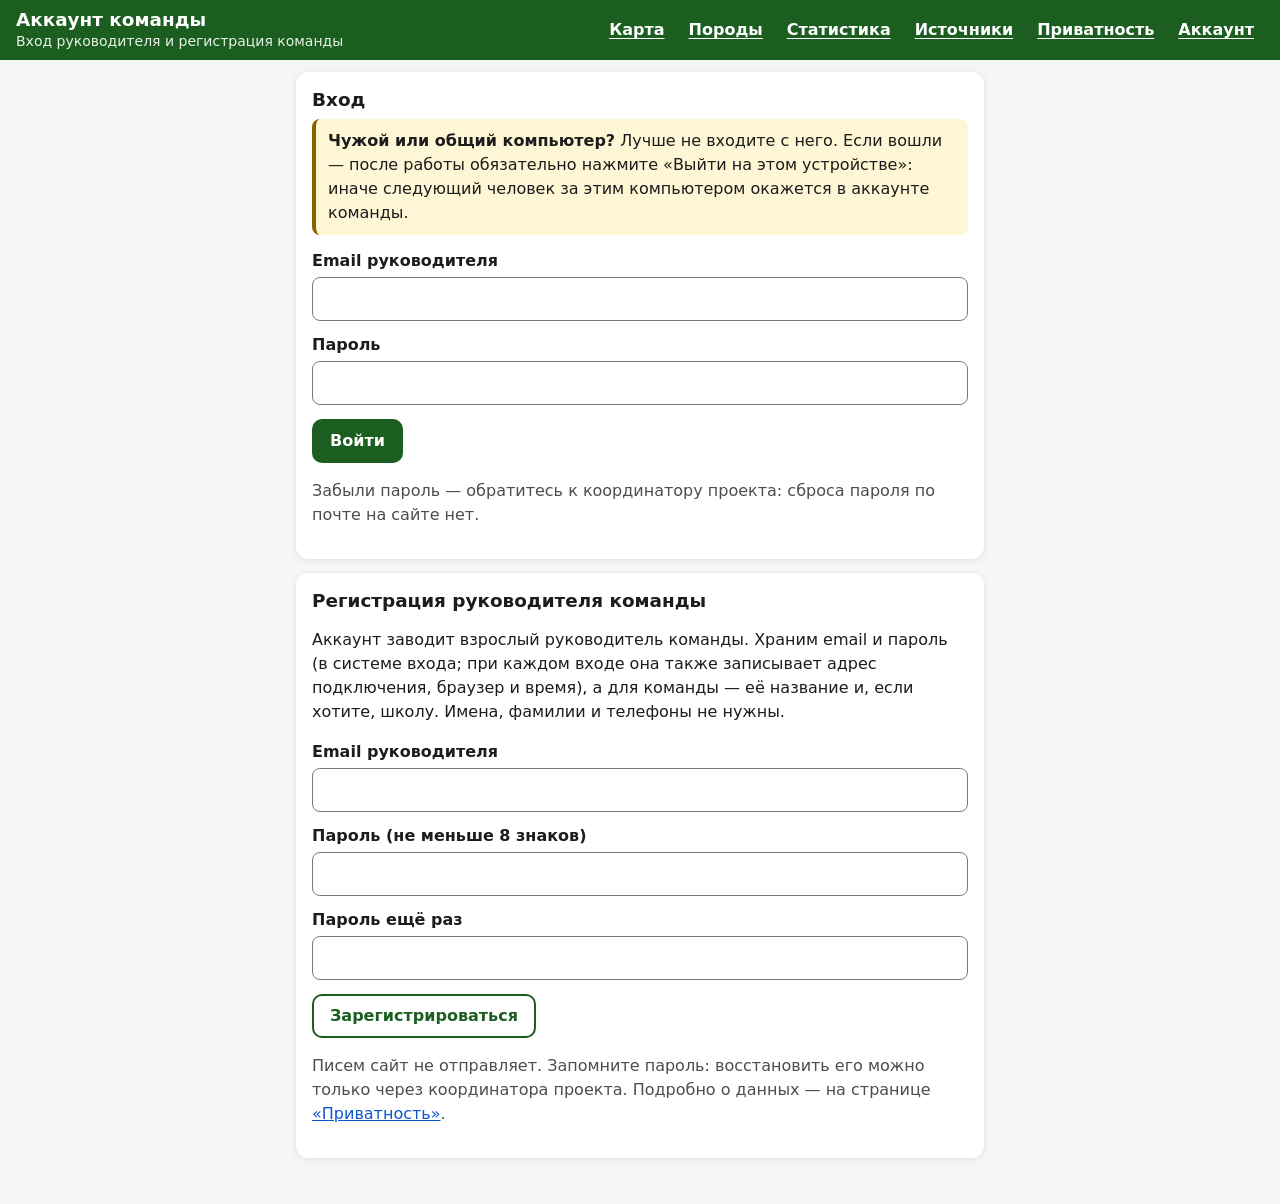
==== pages/account.html @ fc363ccb "Онлайн-база Supabase: чтение с откатом на снимок, аккаунт команды, приватность, полевая отправка, мо" ====
<!DOCTYPE html>
<html lang="ru">
<head>
<meta charset="UTF-8">
<meta name="viewport" content="width=device-width, initial-scale=1">
<link rel="icon" href="data:,">
<title>Аккаунт команды — EcoTreeMap</title>
<link rel="stylesheet" href="../assets/css/site.css?v=902d00c6">
</head>
<body>
<header class="site-header">
  <div>
    <h1>Аккаунт команды</h1>
    <p class="sub">Вход руководителя и регистрация команды</p>
  </div>
  <nav aria-label="Разделы сайта">
    <a href="../index.html">Карта</a>
    <a href="species.html">Породы</a>
    <a href="stats.html">Статистика</a>
    <a href="credits.html">Источники</a>
    <a href="privacy.html">Приватность</a>
    <a href="account.html" aria-current="page">Аккаунт</a>
  </nav>
</header>
<div id="fatal" class="fatal" role="alert" hidden></div>
<main class="page">
  <p id="acc-msg" class="acc-msg" role="status" aria-live="polite" hidden></p>

  <section class="card" id="acc-offline" hidden>
    <h2>Аккаунт недоступен</h2>
    <p id="acc-offline-text">Вход и регистрация работают только на опубликованном сайте с онлайн-базой.</p>
    <p class="muted">Карта, паспорта деревьев и полевой режим работают и без аккаунта.</p>
  </section>

  <section class="card" id="acc-loading">
    <p class="muted">Проверяем вход…</p>
  </section>

  <section class="card" id="acc-retry" hidden>
    <h2>Нет связи с базой</h2>
    <p id="acc-retry-text">Онлайн-база не ответила, поэтому проверить вход не получилось. Проверьте интернет и нажмите «Повторить».</p>
    <p class="muted">Если это чужое или общее устройство — нажмите «Выйти на этом устройстве»: вход удалится с устройства и без связи.</p>
    <p class="acc-actions"><button type="button" class="btn btn--primary" id="retry-btn">Повторить</button>
      <button type="button" class="btn" id="retry-signout-btn">Выйти на этом устройстве</button></p>
  </section>

  <section class="card" id="acc-signin" hidden>
    <h2>Вход</h2>
    <p class="acc-msg acc-msg--warn" id="signin-warn"><b>Чужой или общий компьютер?</b> Лучше не входите с него. Если вошли — после работы
      обязательно нажмите «Выйти на этом устройстве»: иначе следующий человек за этим компьютером окажется в аккаунте команды.</p>
    <form id="signin-form" novalidate>
      <label for="signin-email">Email руководителя</label>
      <input type="email" id="signin-email" name="email" autocomplete="username" required maxlength="254">
      <label for="signin-password">Пароль</label>
      <input type="password" id="signin-password" name="password" autocomplete="current-password" required maxlength="72">
      <p class="acc-actions"><button type="submit" class="btn btn--primary" id="signin-btn">Войти</button></p>
    </form>
    <p class="muted">Забыли пароль — обратитесь к координатору проекта: сброса пароля по почте на сайте нет.</p>
  </section>

  <section class="card" id="acc-signup" hidden>
    <h2>Регистрация руководителя команды</h2>
    <p>Аккаунт заводит взрослый руководитель команды. Храним email и пароль (в системе входа; при каждом входе она
      также записывает адрес подключения, браузер и время), а для команды — её название и, если хотите, школу.
      Имена, фамилии и телефоны не нужны.</p>
    <form id="signup-form" novalidate>
      <label for="signup-email">Email руководителя</label>
      <input type="email" id="signup-email" name="email" autocomplete="username" required maxlength="254">
      <label for="signup-password">Пароль (не меньше 8 знаков)</label>
      <input type="password" id="signup-password" name="password" autocomplete="new-password" required minlength="8" maxlength="72">
      <label for="signup-password2">Пароль ещё раз</label>
      <input type="password" id="signup-password2" name="password2" autocomplete="new-password" required minlength="8" maxlength="72">
      <p class="acc-actions"><button type="submit" class="btn btn--outline" id="signup-btn">Зарегистрироваться</button></p>
    </form>
    <p class="muted">Писем сайт не отправляет. Запомните пароль: восстановить его можно только через координатора проекта.
      Подробно о данных — на странице <a href="privacy.html">«Приватность»</a>.</p>
  </section>

  <section class="card" id="acc-profile" hidden>
    <h2>Вы вошли</h2>
    <dl class="facts">
      <dt>Email</dt><dd id="acc-email"></dd>
      <dt>Роль</dt><dd id="acc-role"></dd>
      <dt>Код аккаунта</dt><dd><code id="acc-code"></code></dd>
    </dl>
    <p class="muted">Код аккаунта (первые 8 знаков номера) нужен координатору, чтобы назначить роль модератора.</p>
    <p id="acc-moderate" hidden><a class="btn btn--primary" id="acc-moderate-link" href="moderate.html">Модерация</a></p>
    <p class="acc-actions"><button type="button" class="btn" id="signout-btn">Выйти на этом устройстве</button></p>
  </section>

  <section class="card" id="acc-team" hidden>
    <h2>Команда</h2>
    <dl class="facts">
      <dt>Название</dt><dd id="team-name"></dd>
      <dt>Школа</dt><dd id="team-school"></dd>
      <dt>Статус</dt><dd id="team-status"></dd>
      <dt>Код заявки</dt><dd><code id="team-code"></code></dd>
    </dl>
    <p class="muted" id="team-hint"></p>
  </section>

  <section class="card" id="acc-newteam" hidden>
    <h2>Создать команду</h2>
    <form id="team-form" novalidate>
      <label for="team-name-input">Название команды</label>
      <input type="text" id="team-name-input" name="name" required minlength="3" maxlength="60" autocomplete="off"
             aria-describedby="team-name-help">
      <p class="muted" id="team-name-help">Без имён и фамилий — например «Юные экологи 8Б». Название видно на сайте всем.</p>
      <label for="team-school-input">Школа (необязательно)</label>
      <input type="text" id="team-school-input" name="school" maxlength="80" autocomplete="off" aria-describedby="team-school-help">
      <p class="muted" id="team-school-help">Если указать, школа будет видна вместе с названием команды.</p>
      <label class="check consent"><input type="checkbox" id="team-consent" name="consent" required>
        <span>Я — взрослый руководитель команды, прочитал(а) страницу «Приватность» и согласен(на) на хранение
          и обработку данных команды так, как там описано (версия согласия <span id="consent-version"></span>).</span></label>
      <p class="muted"><a href="privacy.html">Открыть «Приватность»</a></p>
      <p class="acc-actions"><button type="submit" class="btn btn--primary" id="team-btn">Создать команду</button></p>
    </form>
  </section>
</main>
<noscript><p class="fatal">Для аккаунта нужен JavaScript. Включите его в браузере.</p></noscript>

<script src="../assets/js/config.js?v=7d3d018b"></script>
<script src="../assets/lib/supabase/supabase.js?v=ee3be8de"></script>
<script src="../assets/js/common.js?v=f7eb484c"></script>
<script src="../assets/js/db.js?v=c7d80ee4"></script>
<script src="../assets/js/account.js?v=484c2ca9"></script>
<script>
  (function () {
    // Страховка: если скрипты сайта не загрузились, показать причину (account.js ставит window.ECO_PAGE_PENDING).
    window.addEventListener('load', function () {
      var pending = window.ECO_PAGE_PENDING;
      if (pending && typeof pending.then === 'function') pending.then(check, check); else check();
    });
    function check() {
      if (window.ECO_PAGE_DONE) return;
      var box = document.getElementById('fatal');
      if (!box.hidden && box.textContent) return; // причину уже показал сайт (ECO.showFatal) — не перезаписываем
      box.textContent = 'Не удалось загрузить файлы сайта (папка assets/). Проверьте, что сайт опубликован полностью (со всеми папками), и обновите страницу.';
      box.hidden = false;
      var l = document.getElementById('acc-loading');
      if (l) l.hidden = true;
    }
  })();
</script>
</body>
</html>
---- assets/css/site.css ----
/* EcoTreeMap — общие стили. Контраст текста ≥ 4.5:1, интерактивные элементы ≥ 44px. */
*,
*::before,
*::after {
  box-sizing: border-box;
}

:root {
  --green-dark: #1b5e20;
  --green-bg: #eef5ec;
  --text: #1c1c1c;
  --muted: #4a4f4a;
  --link: #0b57d0;
  --border: #c5cbc4;
  --card: #ffffff;
  --page: #f4f7f3;
  --danger: #a1261b;
  --focus: #ffbf47;
}

[hidden] {
  display: none !important;
}

html {
  -webkit-text-size-adjust: 100%;
}

body {
  margin: 0;
  font-family: system-ui, -apple-system, 'Segoe UI', Roboto, Arial, sans-serif;
  font-size: 16px;
  line-height: 1.5;
  color: var(--text);
  background: var(--page);
  overflow-wrap: anywhere;
}

a {
  color: var(--link);
}

a:focus-visible,
button:focus-visible,
input:focus-visible,
select:focus-visible,
textarea:focus-visible,
summary:focus-visible {
  outline: 3px solid var(--focus);
  outline-offset: 2px;
}

h1,
h2,
h3 {
  line-height: 1.25;
}

.visually-hidden {
  position: absolute !important;
  width: 1px;
  height: 1px;
  overflow: hidden;
  clip: rect(0 0 0 0);
  white-space: nowrap;
}

/* ---------- шапка ---------- */
.site-header {
  display: flex;
  flex-wrap: wrap;
  align-items: center;
  justify-content: space-between;
  gap: 4px 16px;
  padding: 8px 16px;
  background: var(--green-dark);
  color: #fff;
}
.site-header h1 {
  margin: 0;
  font-size: 1.15rem;
}
.site-header .sub {
  margin: 0;
  font-size: 0.875rem;
  color: #e8f2e6;
}
.site-header nav {
  display: flex;
  flex-wrap: wrap;
  gap: 0 4px;
}
.site-header nav a {
  display: inline-flex;
  align-items: center;
  min-height: 44px;
  padding: 0 10px;
  color: #fff;
  font-weight: 600;
  text-underline-offset: 3px;
}

/* ---------- кнопки и формы ---------- */
.btn {
  display: inline-flex;
  align-items: center;
  justify-content: center;
  min-height: 44px;
  min-width: 44px;
  padding: 8px 16px;
  border: 2px solid transparent;
  border-radius: 10px;
  font: inherit;
  font-weight: 600;
  text-decoration: none;
  cursor: pointer;
  background: #e3e8e2;
  color: var(--text);
}
.btn--primary {
  background: var(--green-dark);
  color: #fff;
}
.btn--water {
  background: #0d47a1;
  color: #fff;
}
.btn--danger {
  background: var(--danger);
  color: #fff;
}
.btn--outline {
  background: #fff;
  border-color: var(--green-dark);
  color: var(--green-dark);
}
.btn--block {
  width: 100%;
}
.btn:disabled {
  background: #d7dbd6;
  color: #4a4f4a;
  cursor: not-allowed;
}

label {
  display: block;
  font-weight: 600;
  margin: 12px 0 4px;
}
select,
textarea,
input[type='number'],
input[type='text'] {
  width: 100%;
  min-height: 44px;
  padding: 8px 10px;
  border: 1px solid #767c75;
  border-radius: 8px;
  font: inherit;
  color: var(--text);
  background: #fff;
}
textarea {
  resize: vertical;
}

.check {
  display: flex;
  align-items: center;
  gap: 10px;
  min-height: 44px;
  margin: 0;
  font-weight: 400;
  cursor: pointer;
}
.check input {
  width: 22px;
  height: 22px;
  margin: 0;
  flex: none;
}

fieldset {
  border: 0;
  margin: 0 0 8px;
  padding: 0;
  min-width: 0;
}
legend {
  font-weight: 700;
  padding: 0;
  margin: 8px 0 2px;
}

.dot {
  display: inline-block;
  width: 14px;
  height: 14px;
  border-radius: 50%;
  border: 2px solid #fff;
  box-shadow: 0 0 0 1px #555;
  flex: none;
}

.chip {
  display: inline-block;
  padding: 2px 12px;
  border-radius: 999px;
  color: #fff;
  font-weight: 600;
  font-size: 0.9rem;
}

.muted {
  color: var(--muted);
}

/* ---------- сообщения ---------- */
.fatal {
  margin: 16px;
  padding: 16px;
  border-left: 6px solid var(--danger);
  background: #fff;
  border-radius: 8px;
  box-shadow: 0 1px 4px rgba(0, 0, 0, 0.15);
}
.fatal h2 {
  margin-top: 0;
  font-size: 1.15rem;
}
.fatal__links {
  display: flex;
  flex-wrap: wrap;
  gap: 8px;
}
.note {
  padding: 10px 12px;
  border-radius: 8px;
  background: #fff6d6;
  border-left: 4px solid #8a6100;
}
.result {
  margin-top: 10px;
  padding: 10px 12px;
  border-radius: 8px;
  background: var(--green-bg);
}
.result--demo {
  background: #fff6d6;
}

/* ---------- страница карты ---------- */
.page-map {
  height: 100vh;
  height: 100dvh;
  overflow: hidden;
  display: flex;
  flex-direction: column;
}
.map-layout {
  flex: 1 1 auto;
  min-height: 0;
  display: flex;
  flex-direction: row;
}
.panel {
  flex: 0 0 320px;
  overflow-y: auto;
  padding: 8px 16px 16px;
  background: #fff;
  border-right: 1px solid var(--border);
}
.panel details {
  border-top: 1px solid var(--border);
}
.panel summary {
  display: flex;
  align-items: center;
  gap: 6px;
  min-height: 44px;
  font-weight: 700;
  cursor: pointer;
  list-style: none;
}
.panel summary::-webkit-details-marker {
  display: none;
}
.panel summary::before {
  content: '▸';
  display: inline-block;
  width: 1em;
  color: var(--green-dark);
}
.panel details[open] > summary::before {
  content: '▾';
}
.summary-line {
  margin: 4px 0 8px;
  font-weight: 700;
}
.legend-count {
  margin-left: auto;
  color: var(--muted);
  font-size: 0.9rem;
}
.unplaced-group h3 {
  font-size: 1rem;
  margin: 8px 0 4px;
}
.id-list {
  display: flex;
  flex-wrap: wrap;
  gap: 4px;
  list-style: none;
  margin: 0;
  padding: 0;
}
.id-list a {
  display: inline-flex;
  align-items: center;
  justify-content: center;
  min-width: 64px;
  min-height: 44px;
  padding: 0 6px;
  border: 1px solid var(--border);
  border-radius: 8px;
  text-decoration: none;
  font-variant-numeric: tabular-nums;
}
.map-wrap {
  position: relative;
  flex: 1 1 auto;
  min-width: 0;
  min-height: 0;
}
#map {
  position: absolute;
  inset: 0;
  background: #dfe6de;
}
.map-notice {
  position: absolute;
  z-index: 1000;
  top: 10px;
  left: 60px;
  right: 10px;
  max-width: 460px;
  margin-left: auto;
  padding: 10px 12px;
  border-radius: 8px;
  background: rgba(255, 255, 255, 0.96);
  box-shadow: 0 1px 5px rgba(0, 0, 0, 0.35);
  font-size: 0.95rem;
}
.map-notice p {
  margin: 0;
}
.map-notice p + p {
  margin-top: 6px;
}
.popup h3 {
  margin: 0 0 4px;
  font-size: 1rem;
}
.popup p {
  margin: 2px 0;
}
.popup a {
  display: inline-flex;
  align-items: center;
  min-height: 44px;
  font-weight: 600;
}

@media (max-width: 760px) {
  .map-layout {
    flex-direction: column;
  }
  .panel {
    flex: 0 0 auto;
    max-height: 45vh;
    max-height: 45dvh;
    border-right: 0;
    border-bottom: 1px solid var(--border);
    padding: 0 16px 4px;
  }
  .panel .summary-line {
    margin: 6px 0;
  }
  .site-header {
    padding: 4px 12px;
  }
  .site-header h1 {
    font-size: 1.05rem;
  }
  .site-header nav a {
    padding: 0 8px;
  }
}

/* Кнопки масштаба Leaflet — не меньше 44px для пальца и проектора */
.leaflet-bar a,
.leaflet-touch .leaflet-bar a {
  width: 44px;
  height: 44px;
  line-height: 44px;
  font-size: 22px;
}
.leaflet-container {
  font: inherit;
}
.leaflet-container .leaflet-control-attribution {
  font-size: 12px;
  background: rgba(255, 255, 255, 0.92);
}
.leaflet-container .leaflet-control-attribution a {
  color: #0a4fbf;
}

/* ---------- обычные страницы ---------- */
.page {
  max-width: 720px;
  margin: 0 auto;
  padding: 12px 16px 32px;
}
.card {
  background: var(--card);
  border-radius: 12px;
  padding: 16px;
  margin: 0 0 14px;
  box-shadow: 0 1px 6px rgba(0, 0, 0, 0.1);
}
.card h1 {
  margin: 0 0 4px;
  font-size: 1.4rem;
}
.card h2 {
  margin: 0 0 8px;
  font-size: 1.15rem;
}
.facts {
  display: grid;
  grid-template-columns: minmax(0, 11em) minmax(0, 1fr);
  gap: 6px 12px;
  margin: 12px 0 0;
}
.facts dt {
  color: var(--muted);
}
.facts dd {
  margin: 0;
  font-weight: 600;
}
@media (max-width: 420px) {
  .facts {
    grid-template-columns: minmax(0, 1fr);
    gap: 0;
  }
  .facts dd {
    margin-bottom: 8px;
  }
}
.photo-placeholder {
  display: flex;
  align-items: center;
  justify-content: center;
  min-height: 120px;
  border: 2px dashed var(--border);
  border-radius: 10px;
  color: var(--muted);
  text-align: center;
  padding: 12px;
}
.photo img {
  display: block;
  width: 100%;
  max-height: 320px;
  object-fit: cover;
  border-radius: 10px;
}
.photo figcaption {
  font-size: 0.85rem;
  color: var(--muted);
  margin-top: 4px;
}
.qr img {
  display: block;
  width: 200px;
  height: 200px;
  margin: 0 auto 8px;
  image-rendering: pixelated;
}
.back-links {
  display: flex;
  flex-wrap: wrap;
  gap: 8px;
}
.credits-list {
  padding-left: 1.2em;
}
.credits-list li {
  margin-bottom: 8px;
}

/* ---------- редактор ---------- */
.page-editor .panel {
  flex-basis: 360px;
}
.editor-hint {
  margin: 8px 0;
  padding: 10px 12px;
  border-radius: 8px;
  background: var(--green-bg);
  font-weight: 600;
}
.editor-hint--warn {
  background: #fff6d6;
}
.btn-row {
  display: flex;
  flex-wrap: wrap;
  gap: 8px;
  margin: 8px 0;
}
.mode-switch {
  display: flex;
  gap: 8px;
}
.mode-switch .check {
  flex: 1;
  border: 1px solid var(--border);
  border-radius: 8px;
  padding: 0 10px;
}
.editor-export textarea {
  font-family: Consolas, 'Courier New', monospace;
  font-size: 0.8rem;
  min-height: 140px;
}
.edit-marker {
  width: 18px;
  height: 18px;
  border-radius: 50%;
  border: 2px solid #fff;
  box-shadow: 0 0 0 1px #333;
}
.edit-marker--selected {
  box-shadow: 0 0 0 3px #111;
}
.page-editor .leaflet-container,
.page-editor .leaflet-container.leaflet-grab {
  cursor: crosshair;
}
.row-start-marker {
  width: 22px;
  height: 22px;
  border-radius: 50%;
  border: 3px dashed #111;
  background: rgba(255, 255, 255, 0.7);
}

/* ---------- полевой режим (tools/field.html) ---------- */
.field-page fieldset .check {
  display: flex;
  margin: 6px 0;
}
.field-page input[type='date'],
.field-page input[type='file'] {
  width: 100%;
  min-height: 44px;
  box-sizing: border-box;
  font: inherit;
}
.field-map {
  height: 320px;
  border-radius: 8px;
  margin: 8px 0;
}
.field-photo-preview {
  display: block;
  max-width: 100%;
  max-height: 260px;
  margin-top: 8px;
  border-radius: 8px;
}
.field-records li {
  margin: 6px 0;
}
.field-records .btn {
  margin-left: 8px;
}
.plaque {
  text-align: center;
  border: 2px solid #1f1f1f;
  border-radius: 12px;
  padding: 16px;
  max-width: 360px;
  margin: 0 auto;
  background: #fff;
}
.plaque img {
  width: 100%;
  max-width: 300px;
  height: auto;
  image-rendering: pixelated;
}
.plaque__id {
  font-size: 2rem;
  font-weight: 700;
  margin: 8px 0 0;
}
.plaque__species {
  font-size: 1.3rem;
  margin: 4px 0;
}
.plaque__hint {
  margin: 4px 0 0;
}
.tree-observations {
  padding-left: 1.2em;
}
@media print {
  body.print-plaque > *:not(main),
  body.print-plaque main > *:not(#plaque-card),
  body.print-plaque #plaque-card > *:not(#plaque),
  body.print-plaque .no-print {
    display: none !important;
  }
  body.print-plaque .plaque {
    border-width: 3px;
    max-width: 14cm;
    page-break-inside: avoid;
  }
  body.print-plaque .plaque img {
    max-width: 12cm;
  }
}

/* ---------- v4: справочник, шефство, «нужна помощь», статистика, фото-история, поделиться ---------- */
.species-noimg {
  height: 72px;
  border-radius: 8px;
  display: flex;
  align-items: center;
  padding-left: 20px;
  margin-bottom: 12px;
}
.species-noimg span { color: #ffffff; font-size: 2rem; font-weight: 700; }
.species-note { margin: 8px 0; }
.species-filter input, .species-filter select { width: 100%; max-width: 100%; min-height: 44px; box-sizing: border-box; }
.legend-note { margin: 2px 0 6px; font-size: 0.9rem; color: var(--muted); }
.dot--ring { border: 2px solid #1b5e20; box-sizing: border-box; }
.before-after { display: grid; grid-template-columns: 1fr 1fr; gap: 12px; }
.before-after img, .photo-strip img { width: 100%; height: auto; display: block; border-radius: 6px; }
.photo-strip { display: grid; grid-template-columns: repeat(auto-fill, minmax(140px, 1fr)); gap: 10px; }
.share-preview { width: 100%; max-width: 360px; height: auto; display: block; margin: 12px 0; border-radius: 8px; }
.stats-grid { display: grid; grid-template-columns: repeat(auto-fit, minmax(140px, 1fr)); gap: 10px; margin: 0; }
.stat { background: var(--green-bg); border-radius: 8px; padding: 10px 12px; }
.stat b { display: block; font-size: 1.8rem; color: var(--green-dark); }
.chart { width: 100%; max-width: 640px; height: auto; display: block; }
.chart-legend { list-style: none; padding: 0; margin: 8px 0 0; }
.chart-legend li { margin: 4px 0; }
.lang-switch { margin-left: 8px; }
@media (max-width: 420px) { .before-after { grid-template-columns: 1fr; } }

/* строка источника данных («Данные: онлайн-база» / «Данные: снимок от …») — ненавязчиво */
.data-source { margin: 8px 0 0; font-size: 0.85rem; color: var(--muted); }
.data-source.page-source { max-width: 720px; margin: 0 auto; padding: 0 16px 24px; }

/* ---------- аккаунт (pages/account.html) ---------- */
input[type='email'],
input[type='password'] {
  width: 100%;
  min-height: 44px;
  padding: 8px 10px;
  border: 1px solid #767c75;
  border-radius: 8px;
  font: inherit;
  color: var(--text);
  background: #fff;
}
.acc-actions { margin: 14px 0 0; }
.acc-msg { margin: 0 0 14px; padding: 10px 12px; border-radius: 8px; background: var(--green-bg); border-left: 4px solid var(--green-dark); }
.acc-msg--error { background: #fdecea; border-left-color: var(--danger); }
.acc-msg--warn { background: #fff6d6; border-left-color: #8a6100; }
.check.consent { align-items: flex-start; margin-top: 12px; }
.check.consent input { margin-top: 2px; }
.facts code, .card code { font-family: Consolas, "Courier New", monospace; font-size: 1.05em; letter-spacing: 0.05em; }

/* ---------- модерация (pages/moderate.html) ---------- */
.mod-list { list-style: none; margin: 0; padding: 0; }
.mod-item { border-top: 1px solid #d9ddd8; padding: 12px 0; }
.mod-item:first-child { border-top: 0; }
.mod-item h3 { margin: 0 0 6px; font-size: 1.05em; word-break: break-word; }
.mod-item p { margin: 4px 0; word-break: break-word; }
.mod-item .acc-actions { display: flex; flex-wrap: wrap; gap: 8px; align-items: center; margin-top: 8px; }
.mod-item input[type='text'] { width: auto; max-width: 12em; }
.mod-thumb { display: block; max-width: 100%; max-height: 320px; border-radius: 8px; background: #eef1ed; }
.mod-hidden { opacity: 0.6; }
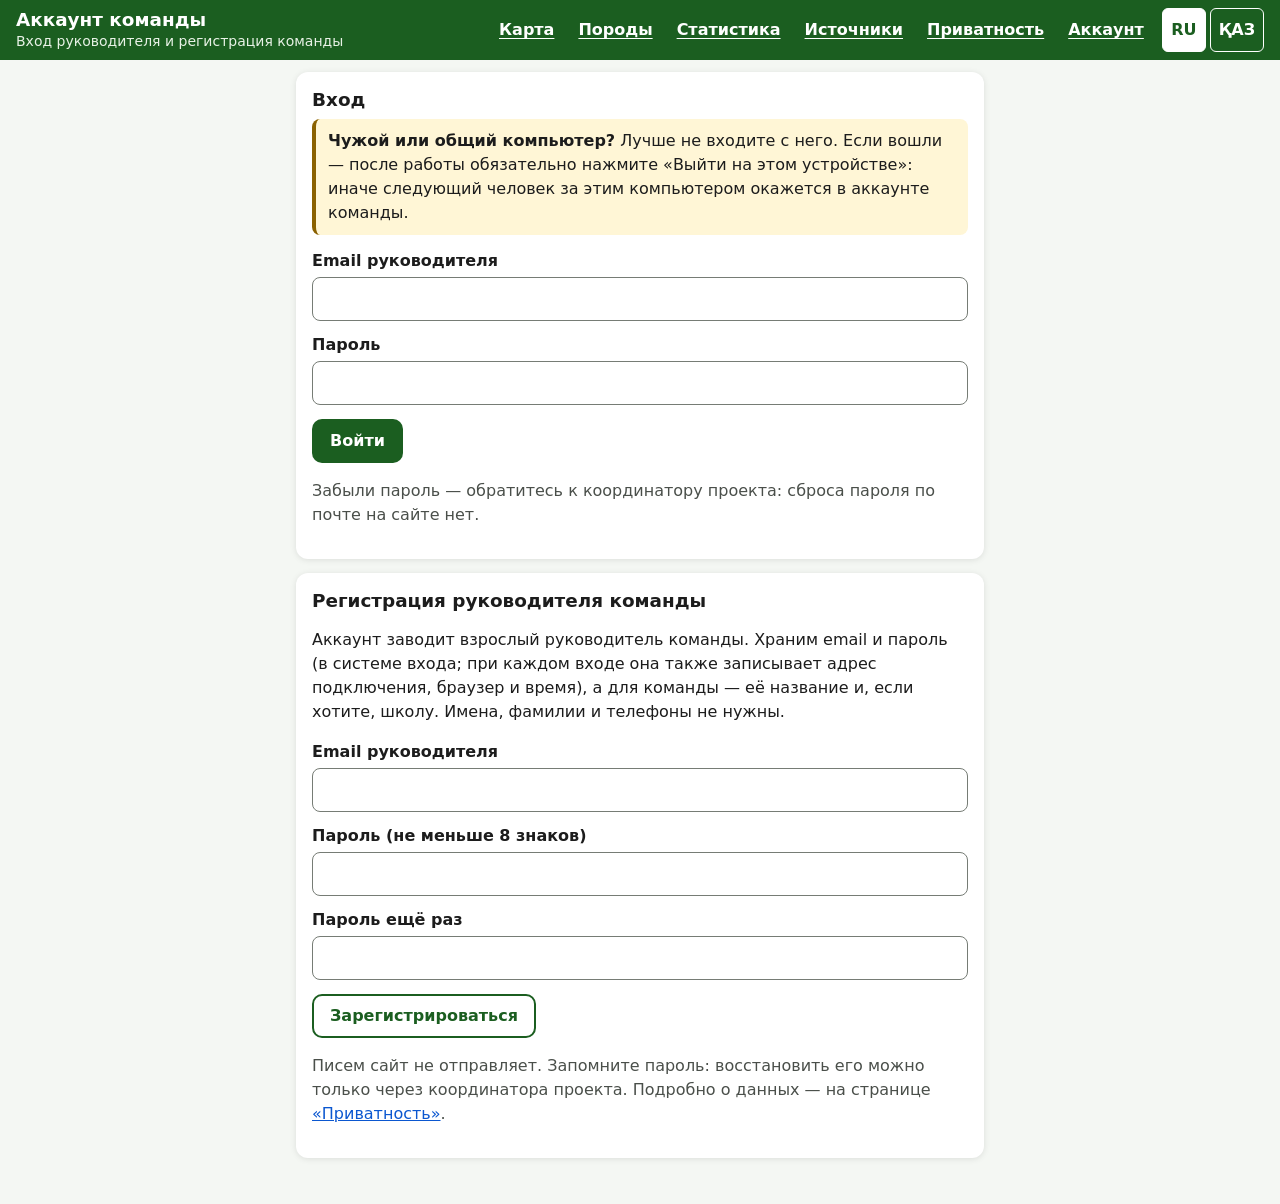
==== commit d7014dd4: "Казахская версия (RU | ҚАЗ), QR-коды 149 деревьев, данные владельца: места деревьев, яблони 2023, ак" ====
--- a/pages/account.html
+++ b/pages/account.html
@@ -5,7 +5,7 @@
 <meta name="viewport" content="width=device-width, initial-scale=1">
 <link rel="icon" href="data:,">
 <title>Аккаунт команды — EcoTreeMap</title>
-<link rel="stylesheet" href="../assets/css/site.css?v=902d00c6">
+<link rel="stylesheet" href="../assets/css/site.css?v=56427630">
 </head>
 <body>
 <header class="site-header">
@@ -120,10 +120,11 @@
 <noscript><p class="fatal">Для аккаунта нужен JavaScript. Включите его в браузере.</p></noscript>
 
 <script src="../assets/js/config.js?v=7d3d018b"></script>
+<script src="../assets/js/i18n.js?v=64fc9d05"></script>
 <script src="../assets/lib/supabase/supabase.js?v=ee3be8de"></script>
-<script src="../assets/js/common.js?v=f7eb484c"></script>
+<script src="../assets/js/common.js?v=472cd7b7"></script>
 <script src="../assets/js/db.js?v=c7d80ee4"></script>
-<script src="../assets/js/account.js?v=484c2ca9"></script>
+<script src="../assets/js/account.js?v=82508e2f"></script>
 <script>
   (function () {
     // Страховка: если скрипты сайта не загрузились, показать причину (account.js ставит window.ECO_PAGE_PENDING).
--- a/assets/css/site.css
+++ b/assets/css/site.css
@@ -98,6 +98,34 @@
   color: #fff;
   font-weight: 600;
   text-underline-offset: 3px;
+}
+
+/* Переключатель языка RU | ҚАЗ (добавляет assets/js/i18n.js) */
+.site-header nav .lang-switch {
+  display: inline-flex;
+  align-items: center;
+  gap: 4px;
+  margin-left: 4px;
+}
+.lang-switch .lang-btn {
+  min-height: 44px;
+  min-width: 44px;
+  padding: 0 8px;
+  border: 1px solid #fff;
+  border-radius: 6px;
+  background: transparent;
+  color: #fff;
+  font: inherit;
+  font-weight: 600;
+  cursor: pointer;
+}
+.lang-switch .lang-btn[aria-pressed="true"] {
+  background: #fff;
+  color: var(--green-dark);
+}
+.lang-switch .lang-btn:focus-visible {
+  outline: 3px solid #ffd54f;
+  outline-offset: 2px;
 }
 
 /* ---------- кнопки и формы ---------- */
